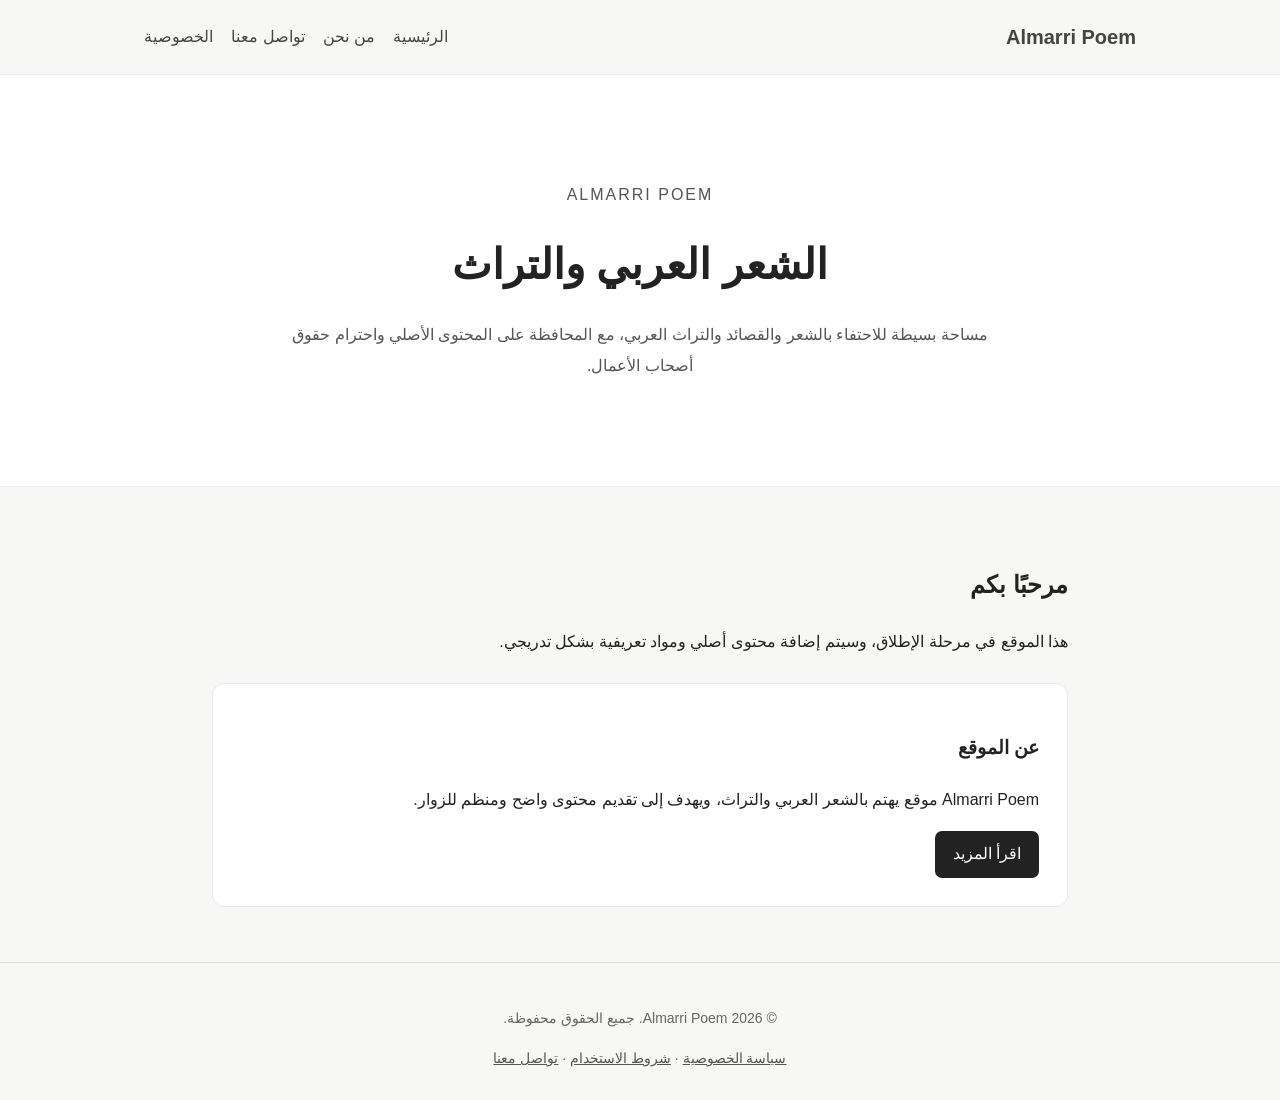
==== index.html @ f3326058 "Add files via upload" ====
<!doctype html>
<html lang="ar" dir="rtl">
<head>
  <meta charset="utf-8">
  <meta name="viewport" content="width=device-width, initial-scale=1">
  <title>Almarri Poem | المري للشعر</title>
  <meta name="description" content="موقع المري للشعر والتراث والقصائد العربية.">
  <meta name="robots" content="index,follow">
  <link rel="stylesheet" href="style.css">
</head>
<body>
<header>
  <nav class="nav">
    <a class="logo" href="index.html">Almarri Poem</a>
    <div>
      <a href="index.html">الرئيسية</a>
      <a href="about.html">من نحن</a>
      <a href="contact.html">تواصل معنا</a>
      <a href="privacy.html">الخصوصية</a>
    </div>
  </nav>
</header>

<main>
  <section class="hero">
    <p class="eyebrow">Almarri Poem</p>
    <h1>الشعر العربي والتراث</h1>
    <p>مساحة بسيطة للاحتفاء بالشعر والقصائد والتراث العربي، مع المحافظة على المحتوى الأصلي واحترام حقوق أصحاب الأعمال.</p>
  </section>

  <section class="content">
    <h2>مرحبًا بكم</h2>
    <p>هذا الموقع في مرحلة الإطلاق، وسيتم إضافة محتوى أصلي ومواد تعريفية بشكل تدريجي.</p>

    <article class="card">
      <h3>عن الموقع</h3>
      <p>Almarri Poem موقع يهتم بالشعر العربي والتراث، ويهدف إلى تقديم محتوى واضح ومنظم للزوار.</p>
      <a class="button" href="about.html">اقرأ المزيد</a>
    </article>
  </section>
</main>

<footer>
  <p>© 2026 Almarri Poem. جميع الحقوق محفوظة.</p>
  <a href="privacy.html">سياسة الخصوصية</a> ·
  <a href="terms.html">شروط الاستخدام</a> ·
  <a href="contact.html">تواصل معنا</a>
</footer>
</body>
</html>
---- style.css ----
*{box-sizing:border-box}
body{margin:0;font-family:Arial,"Tahoma",sans-serif;background:#f7f7f5;color:#222;line-height:1.9}
.nav{max-width:1050px;margin:auto;padding:18px 22px;display:flex;align-items:center;justify-content:space-between;gap:20px}
.logo{font-weight:700;font-size:20px;color:#222;text-decoration:none}
.nav a{margin:0 7px;color:#444;text-decoration:none}
.nav a:hover{color:#000}
.hero{background:#fff;border-top:1px solid #eee;border-bottom:1px solid #eee;padding:90px 22px;text-align:center}
.hero h1{font-size:42px;margin:8px 0}
.eyebrow{letter-spacing:2px;text-transform:uppercase;color:#777}
.hero p{max-width:700px;margin:15px auto;color:#555}
.content{max-width:900px;margin:auto;padding:55px 22px}
.card{background:#fff;padding:28px;border:1px solid #e8e8e8;border-radius:12px;margin-top:25px}
.button{display:inline-block;background:#222;color:#fff;padding:8px 18px;border-radius:7px;text-decoration:none}
.page{min-height:65vh}
.page h1{font-size:34px}
footer{text-align:center;border-top:1px solid #ddd;padding:28px 20px;color:#666;font-size:14px}
footer a{color:#555}
@media(max-width:700px){.nav{display:block;text-align:center}.nav div{margin-top:10px}.hero h1{font-size:31px}}
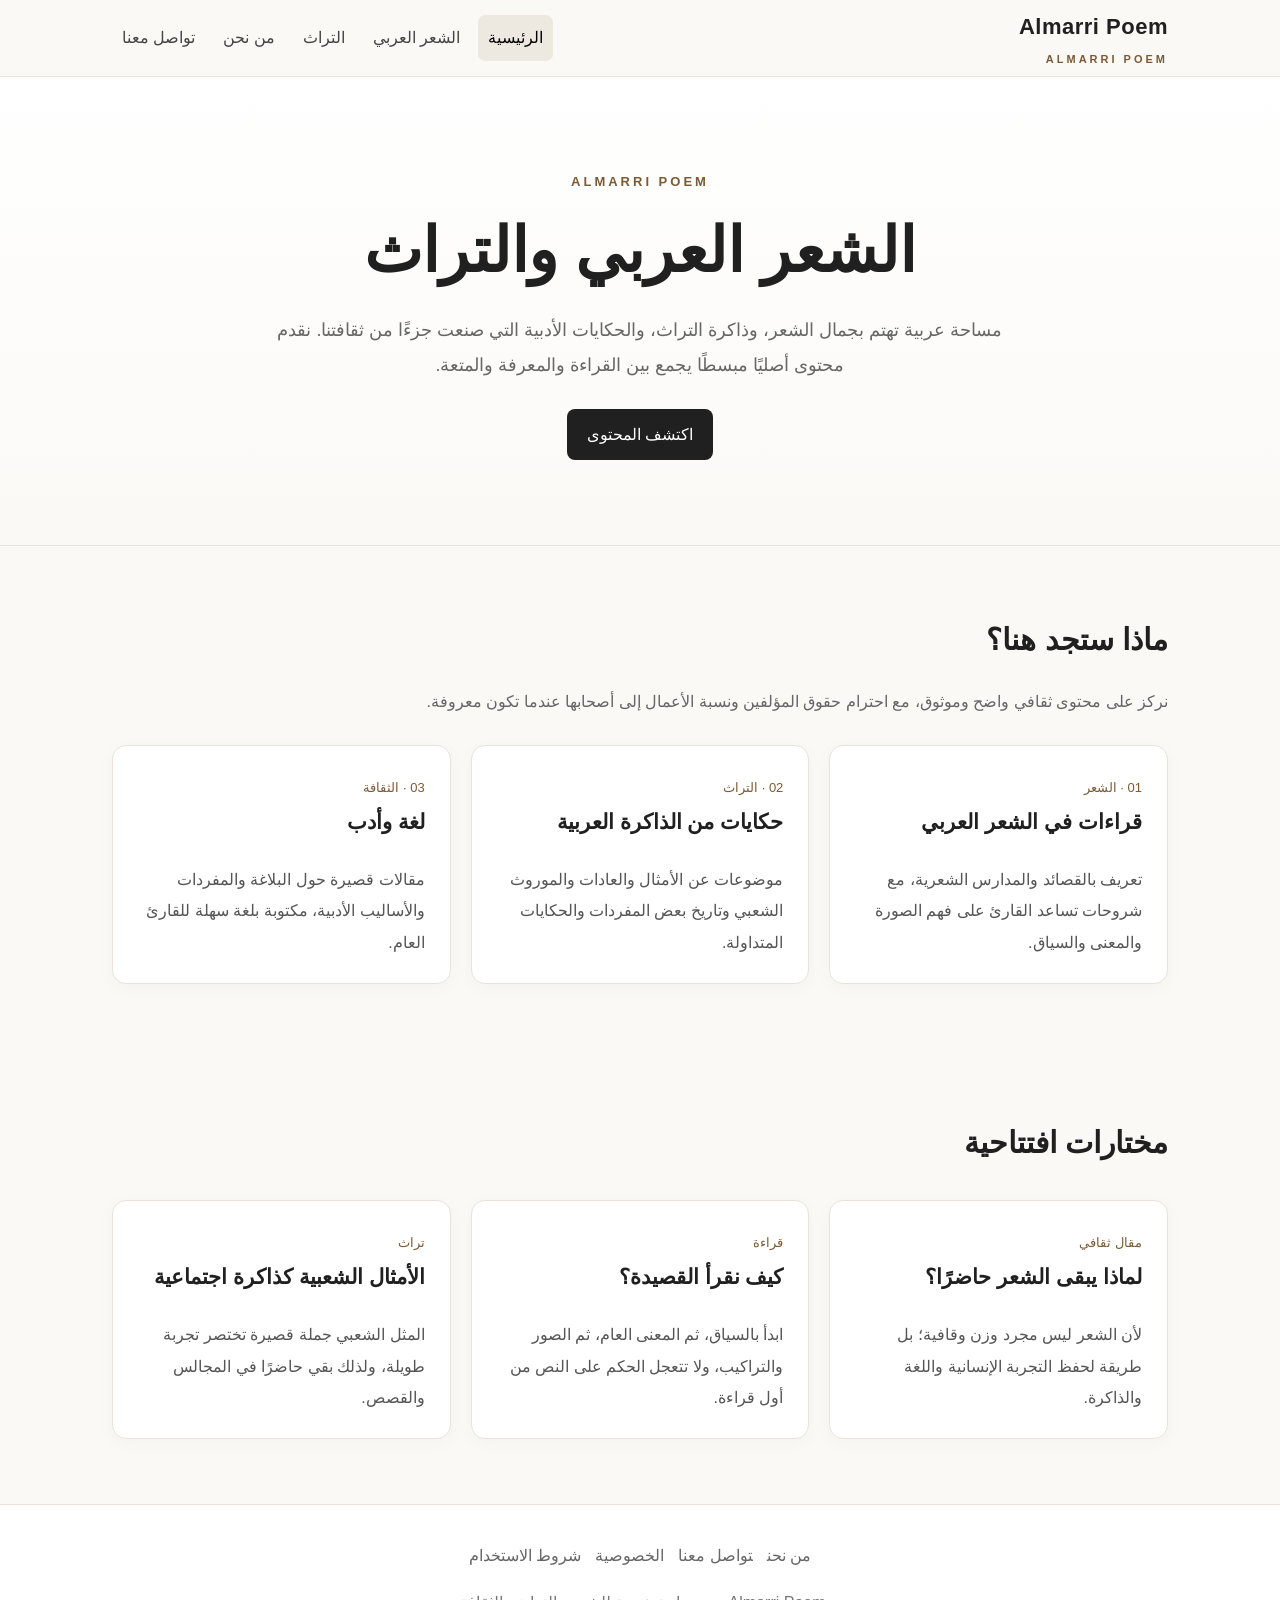
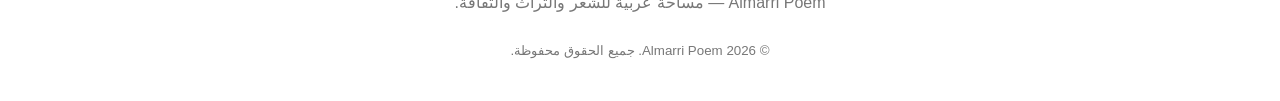
==== commit df3bba2e: "Add files via upload" ====
--- a/index.html
+++ b/index.html
@@ -1,50 +1,39 @@
-<!doctype html>
-<html lang="ar" dir="rtl">
-<head>
-  <meta charset="utf-8">
-  <meta name="viewport" content="width=device-width, initial-scale=1">
-  <title>Almarri Poem | المري للشعر</title>
-  <meta name="description" content="موقع المري للشعر والتراث والقصائد العربية.">
-  <meta name="robots" content="index,follow">
-  <link rel="stylesheet" href="style.css">
-</head>
-<body>
-<header>
-  <nav class="nav">
-    <a class="logo" href="index.html">Almarri Poem</a>
-    <div>
-      <a href="index.html">الرئيسية</a>
-      <a href="about.html">من نحن</a>
-      <a href="contact.html">تواصل معنا</a>
-      <a href="privacy.html">الخصوصية</a>
-    </div>
-  </nav>
-</header>
-
+<!doctype html><html lang="ar" dir="rtl"><head>
+<meta charset="utf-8"><meta name="viewport" content="width=device-width,initial-scale=1">
+<meta name="description" content="الرئيسية | Almarri Poem منصة عربية تهتم بالشعر والتراث والثقافة الأدبية.">
+<title>الرئيسية | Almarri Poem</title><link rel="stylesheet" href="style.css">
+</head><body>
+<header><div class="container nav">
+<a class="logo" href="index.html">Almarri Poem<span>ALMARRI POEM</span></a>
+<nav>
+<a class="active" href="index.html">الرئيسية</a>
+<a class="" href="poetry.html">الشعر العربي</a>
+<a class="" href="heritage.html">التراث</a>
+<a class="" href="about.html">من نحن</a>
+<a class="" href="contact.html">تواصل معنا</a>
+</nav></div></header>
 <main>
-  <section class="hero">
-    <p class="eyebrow">Almarri Poem</p>
-    <h1>الشعر العربي والتراث</h1>
-    <p>مساحة بسيطة للاحتفاء بالشعر والقصائد والتراث العربي، مع المحافظة على المحتوى الأصلي واحترام حقوق أصحاب الأعمال.</p>
-  </section>
-
-  <section class="content">
-    <h2>مرحبًا بكم</h2>
-    <p>هذا الموقع في مرحلة الإطلاق، وسيتم إضافة محتوى أصلي ومواد تعريفية بشكل تدريجي.</p>
-
-    <article class="card">
-      <h3>عن الموقع</h3>
-      <p>Almarri Poem موقع يهتم بالشعر العربي والتراث، ويهدف إلى تقديم محتوى واضح ومنظم للزوار.</p>
-      <a class="button" href="about.html">اقرأ المزيد</a>
-    </article>
-  </section>
-</main>
-
-<footer>
-  <p>© 2026 Almarri Poem. جميع الحقوق محفوظة.</p>
-  <a href="privacy.html">سياسة الخصوصية</a> ·
-  <a href="terms.html">شروط الاستخدام</a> ·
-  <a href="contact.html">تواصل معنا</a>
-</footer>
-</body>
-</html>+<section class="hero"><div class="container">
+<div class="kicker">ALMARRI POEM</div>
+<h1>الشعر العربي والتراث</h1>
+<p>مساحة عربية تهتم بجمال الشعر، وذاكرة التراث، والحكايات الأدبية التي صنعت جزءًا من ثقافتنا. نقدم محتوى أصليًا مبسطًا يجمع بين القراءة والمعرفة والمتعة.</p>
+<a class="btn" href="poetry.html">اكتشف المحتوى</a>
+</div></section>
+<section class="section"><div class="container">
+<h2>ماذا ستجد هنا؟</h2><p class="section-intro">نركز على محتوى ثقافي واضح وموثوق، مع احترام حقوق المؤلفين ونسبة الأعمال إلى أصحابها عندما تكون معروفة.</p>
+<div class="grid">
+<article class="card"><span class="meta">01 · الشعر</span><h3>قراءات في الشعر العربي</h3><p>تعريف بالقصائد والمدارس الشعرية، مع شروحات تساعد القارئ على فهم الصورة والمعنى والسياق.</p></article>
+<article class="card"><span class="meta">02 · التراث</span><h3>حكايات من الذاكرة العربية</h3><p>موضوعات عن الأمثال والعادات والموروث الشعبي وتاريخ بعض المفردات والحكايات المتداولة.</p></article>
+<article class="card"><span class="meta">03 · الثقافة</span><h3>لغة وأدب</h3><p>مقالات قصيرة حول البلاغة والمفردات والأساليب الأدبية، مكتوبة بلغة سهلة للقارئ العام.</p></article>
+</div></div></section>
+<section class="section"><div class="container">
+<h2>مختارات افتتاحية</h2>
+<div class="grid">
+<article class="card"><span class="meta">مقال ثقافي</span><h3>لماذا يبقى الشعر حاضرًا؟</h3><p>لأن الشعر ليس مجرد وزن وقافية؛ بل طريقة لحفظ التجربة الإنسانية واللغة والذاكرة.</p></article>
+<article class="card"><span class="meta">قراءة</span><h3>كيف نقرأ القصيدة؟</h3><p>ابدأ بالسياق، ثم المعنى العام، ثم الصور والتراكيب، ولا تتعجل الحكم على النص من أول قراءة.</p></article>
+<article class="card"><span class="meta">تراث</span><h3>الأمثال الشعبية كذاكرة اجتماعية</h3><p>المثل الشعبي جملة قصيرة تختصر تجربة طويلة، ولذلك بقي حاضرًا في المجالس والقصص.</p></article>
+</div></div></section>
+</main><footer><div class="container">
+<div><a href="about.html">من نحن</a><a href="contact.html">تواصل معنا</a><a href="privacy.html">الخصوصية</a><a href="terms.html">شروط الاستخدام</a></div>
+<p>Almarri Poem — مساحة عربية للشعر والتراث والثقافة.</p><small>© 2026 Almarri Poem. جميع الحقوق محفوظة.</small>
+</div></footer></body></html>
--- a/style.css
+++ b/style.css
@@ -1,18 +1,43 @@
+
+:root{
+  --bg:#faf9f6;--surface:#fff;--text:#202020;--muted:#666;
+  --line:#e8e4dc;--accent:#7b5b35;--accent2:#b08a58;--max:1100px;
+}
 *{box-sizing:border-box}
-body{margin:0;font-family:Arial,"Tahoma",sans-serif;background:#f7f7f5;color:#222;line-height:1.9}
-.nav{max-width:1050px;margin:auto;padding:18px 22px;display:flex;align-items:center;justify-content:space-between;gap:20px}
-.logo{font-weight:700;font-size:20px;color:#222;text-decoration:none}
-.nav a{margin:0 7px;color:#444;text-decoration:none}
-.nav a:hover{color:#000}
-.hero{background:#fff;border-top:1px solid #eee;border-bottom:1px solid #eee;padding:90px 22px;text-align:center}
-.hero h1{font-size:42px;margin:8px 0}
-.eyebrow{letter-spacing:2px;text-transform:uppercase;color:#777}
-.hero p{max-width:700px;margin:15px auto;color:#555}
-.content{max-width:900px;margin:auto;padding:55px 22px}
-.card{background:#fff;padding:28px;border:1px solid #e8e8e8;border-radius:12px;margin-top:25px}
-.button{display:inline-block;background:#222;color:#fff;padding:8px 18px;border-radius:7px;text-decoration:none}
-.page{min-height:65vh}
-.page h1{font-size:34px}
-footer{text-align:center;border-top:1px solid #ddd;padding:28px 20px;color:#666;font-size:14px}
-footer a{color:#555}
-@media(max-width:700px){.nav{display:block;text-align:center}.nav div{margin-top:10px}.hero h1{font-size:31px}}+html{scroll-behavior:smooth}
+body{margin:0;background:var(--bg);color:var(--text);font-family:"Tahoma","Arial",sans-serif;line-height:1.95}
+a{color:inherit}
+.container{max-width:var(--max);margin:auto;padding:0 22px}
+header{background:rgba(250,249,246,.96);border-bottom:1px solid var(--line);position:sticky;top:0;z-index:10;backdrop-filter:blur(8px)}
+.nav{min-height:76px;display:flex;align-items:center;justify-content:space-between;gap:25px}
+.logo{text-decoration:none;font-size:22px;font-weight:800;letter-spacing:.5px}
+.logo span{display:block;font-size:11px;letter-spacing:3px;color:var(--accent);font-weight:600}
+nav{display:flex;flex-wrap:wrap;gap:8px}
+nav a{text-decoration:none;padding:7px 10px;border-radius:7px;color:#444}
+nav a:hover,nav a.active{background:#eee9e0;color:#000}
+.hero{padding:92px 0 85px;background:linear-gradient(180deg,#fff,#faf9f6);text-align:center;border-bottom:1px solid var(--line)}
+.kicker{color:var(--accent);font-size:13px;letter-spacing:3px;font-weight:700}
+h1{font-size:clamp(36px,6vw,62px);line-height:1.35;margin:15px 0 20px}
+.hero p{max-width:760px;margin:auto;color:var(--muted);font-size:18px}
+.btn{display:inline-block;margin-top:26px;padding:10px 20px;border-radius:8px;background:var(--text);color:#fff;text-decoration:none}
+.section{padding:65px 0}
+.section h2{font-size:30px;margin:0 0 10px}
+.section-intro{color:var(--muted);max-width:760px}
+.grid{display:grid;grid-template-columns:repeat(3,1fr);gap:20px;margin-top:28px}
+.card{background:var(--surface);border:1px solid var(--line);border-radius:14px;padding:25px;box-shadow:0 4px 18px rgba(0,0,0,.03)}
+.card h3{margin-top:0;font-size:21px}
+.card p{color:#555;margin-bottom:0}
+.meta{font-size:13px;color:var(--accent)}
+.poem{white-space:pre-line;font-size:20px;line-height:2.4;border-right:3px solid var(--accent2);padding:8px 20px;margin-top:18px}
+.page{padding:60px 0;min-height:68vh}
+.page h1{font-size:40px}
+.page h2{font-size:25px;margin-top:35px}
+.page p,.page li{color:#444}
+.notice{background:#f1ece4;border:1px solid #e1d6c6;border-radius:12px;padding:18px;margin:25px 0}
+footer{border-top:1px solid var(--line);background:#fff;padding:35px 0;text-align:center;color:#777}
+footer a{margin:0 7px;color:#666;text-decoration:none}
+small{color:#777}
+@media(max-width:800px){
+ .nav{display:block;padding:14px 20px}.logo{margin-bottom:8px}nav{gap:2px}
+ .grid{grid-template-columns:1fr}.hero{padding:65px 0}
+}
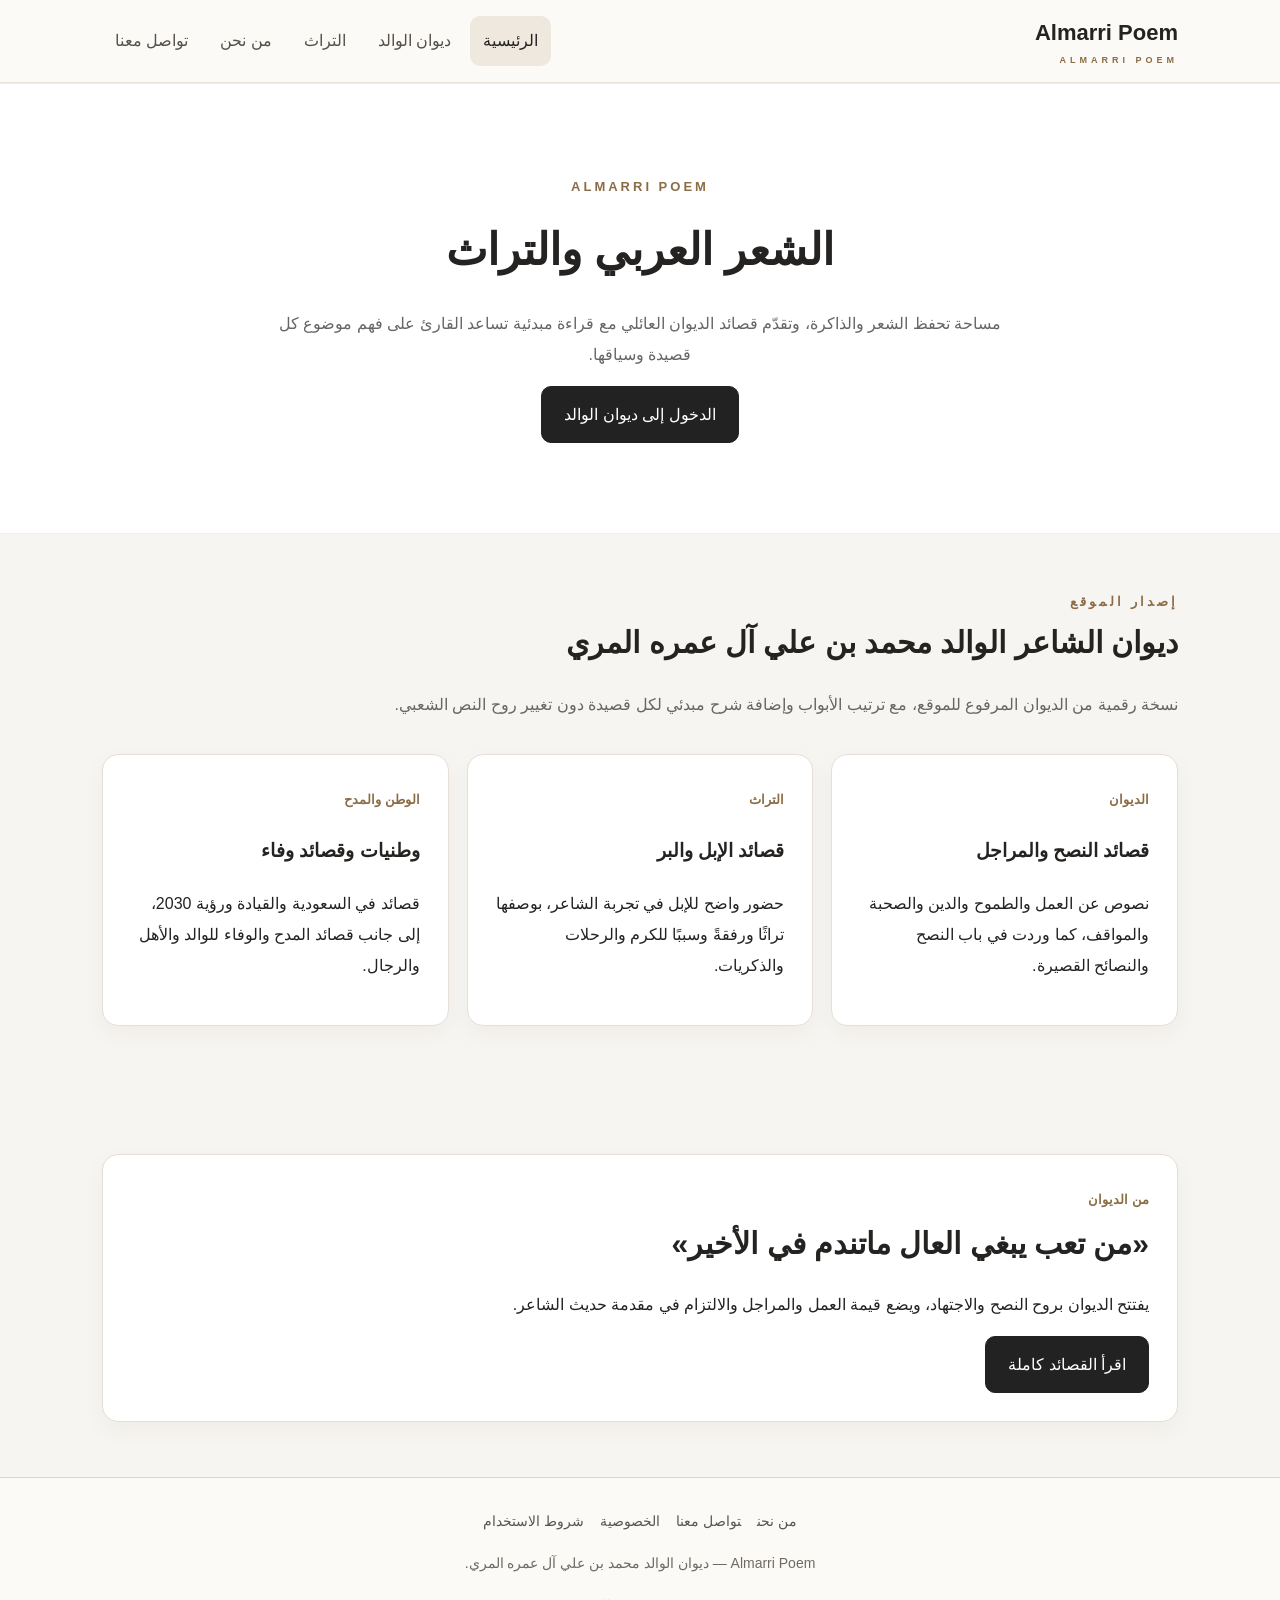
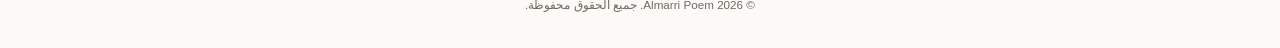
==== commit 8a0dc8b8: "Add files via upload" ====
--- a/index.html
+++ b/index.html
@@ -1,39 +1,54 @@
-<!doctype html><html lang="ar" dir="rtl"><head>
+<!doctype html>
+<html lang="ar" dir="rtl">
+<head>
 <meta charset="utf-8"><meta name="viewport" content="width=device-width,initial-scale=1">
-<meta name="description" content="الرئيسية | Almarri Poem منصة عربية تهتم بالشعر والتراث والثقافة الأدبية.">
-<title>الرئيسية | Almarri Poem</title><link rel="stylesheet" href="style.css">
-</head><body>
+<meta name="description" content="Almarri Poem — ديوان الشاعر الوالد محمد بن علي آل عمره المري، الشعر العربي والتراث.">
+<title>Almarri Poem | الشعر العربي والتراث</title>
+<link rel="stylesheet" href="style.css">
+</head>
+<body>
 <header><div class="container nav">
 <a class="logo" href="index.html">Almarri Poem<span>ALMARRI POEM</span></a>
 <nav>
 <a class="active" href="index.html">الرئيسية</a>
-<a class="" href="poetry.html">الشعر العربي</a>
-<a class="" href="heritage.html">التراث</a>
-<a class="" href="about.html">من نحن</a>
-<a class="" href="contact.html">تواصل معنا</a>
+<a href="diwan.html">ديوان الوالد</a>
+<a href="heritage.html">التراث</a>
+<a href="about.html">من نحن</a>
+<a href="contact.html">تواصل معنا</a>
 </nav></div></header>
+
 <main>
-<section class="hero"><div class="container">
-<div class="kicker">ALMARRI POEM</div>
+<section class="hero">
+<div class="container">
+<div class="eyebrow">ALMARRI POEM</div>
 <h1>الشعر العربي والتراث</h1>
-<p>مساحة عربية تهتم بجمال الشعر، وذاكرة التراث، والحكايات الأدبية التي صنعت جزءًا من ثقافتنا. نقدم محتوى أصليًا مبسطًا يجمع بين القراءة والمعرفة والمتعة.</p>
-<a class="btn" href="poetry.html">اكتشف المحتوى</a>
+<p>مساحة تحفظ الشعر والذاكرة، وتقدّم قصائد الديوان العائلي مع قراءة مبدئية تساعد القارئ على فهم موضوع كل قصيدة وسياقها.</p>
+<a class="button" href="diwan.html">الدخول إلى ديوان الوالد</a>
+</div>
+</section>
+
+<section class="section"><div class="container">
+<div class="eyebrow">إصدار الموقع</div>
+<h2>ديوان الشاعر الوالد محمد بن علي آل عمره المري</h2>
+<p class="section-intro">نسخة رقمية من الديوان المرفوع للموقع، مع ترتيب الأبواب وإضافة شرح مبدئي لكل قصيدة دون تغيير روح النص الشعبي.</p>
+<div class="grid">
+<article class="card"><span class="meta">الديوان</span><h3>قصائد النصح والمراجل</h3><p>نصوص عن العمل والطموح والدين والصحبة والمواقف، كما وردت في باب النصح والنصائح القصيرة.</p></article>
+<article class="card"><span class="meta">التراث</span><h3>قصائد الإبل والبر</h3><p>حضور واضح للإبل في تجربة الشاعر، بوصفها تراثًا ورفقةً وسببًا للكرم والرحلات والذكريات.</p></article>
+<article class="card"><span class="meta">الوطن والمدح</span><h3>وطنيات وقصائد وفاء</h3><p>قصائد في السعودية والقيادة ورؤية 2030، إلى جانب قصائد المدح والوفاء للوالد والأهل والرجال.</p></article>
+</div></div></section>
+
+<section class="section"><div class="container">
+<div class="card">
+<span class="meta">من الديوان</span>
+<h2>«من تعب يبغي العال ماتندم في الأخير»</h2>
+<p>يفتتح الديوان بروح النصح والاجتهاد، ويضع قيمة العمل والمراجل والالتزام في مقدمة حديث الشاعر.</p>
+<a class="button" href="diwan.html">اقرأ القصائد كاملة</a>
+</div>
 </div></section>
-<section class="section"><div class="container">
-<h2>ماذا ستجد هنا؟</h2><p class="section-intro">نركز على محتوى ثقافي واضح وموثوق، مع احترام حقوق المؤلفين ونسبة الأعمال إلى أصحابها عندما تكون معروفة.</p>
-<div class="grid">
-<article class="card"><span class="meta">01 · الشعر</span><h3>قراءات في الشعر العربي</h3><p>تعريف بالقصائد والمدارس الشعرية، مع شروحات تساعد القارئ على فهم الصورة والمعنى والسياق.</p></article>
-<article class="card"><span class="meta">02 · التراث</span><h3>حكايات من الذاكرة العربية</h3><p>موضوعات عن الأمثال والعادات والموروث الشعبي وتاريخ بعض المفردات والحكايات المتداولة.</p></article>
-<article class="card"><span class="meta">03 · الثقافة</span><h3>لغة وأدب</h3><p>مقالات قصيرة حول البلاغة والمفردات والأساليب الأدبية، مكتوبة بلغة سهلة للقارئ العام.</p></article>
-</div></div></section>
-<section class="section"><div class="container">
-<h2>مختارات افتتاحية</h2>
-<div class="grid">
-<article class="card"><span class="meta">مقال ثقافي</span><h3>لماذا يبقى الشعر حاضرًا؟</h3><p>لأن الشعر ليس مجرد وزن وقافية؛ بل طريقة لحفظ التجربة الإنسانية واللغة والذاكرة.</p></article>
-<article class="card"><span class="meta">قراءة</span><h3>كيف نقرأ القصيدة؟</h3><p>ابدأ بالسياق، ثم المعنى العام، ثم الصور والتراكيب، ولا تتعجل الحكم على النص من أول قراءة.</p></article>
-<article class="card"><span class="meta">تراث</span><h3>الأمثال الشعبية كذاكرة اجتماعية</h3><p>المثل الشعبي جملة قصيرة تختصر تجربة طويلة، ولذلك بقي حاضرًا في المجالس والقصص.</p></article>
-</div></div></section>
-</main><footer><div class="container">
+</main>
+<footer><div class="container">
 <div><a href="about.html">من نحن</a><a href="contact.html">تواصل معنا</a><a href="privacy.html">الخصوصية</a><a href="terms.html">شروط الاستخدام</a></div>
-<p>Almarri Poem — مساحة عربية للشعر والتراث والثقافة.</p><small>© 2026 Almarri Poem. جميع الحقوق محفوظة.</small>
-</div></footer></body></html>+<p>Almarri Poem — ديوان الوالد محمد بن علي آل عمره المري.</p>
+<small>© 2026 Almarri Poem. جميع الحقوق محفوظة.</small>
+</div></footer>
+</body></html>
--- a/style.css
+++ b/style.css
@@ -1,43 +1,78 @@
 
-:root{
-  --bg:#faf9f6;--surface:#fff;--text:#202020;--muted:#666;
-  --line:#e8e4dc;--accent:#7b5b35;--accent2:#b08a58;--max:1100px;
-}
 *{box-sizing:border-box}
 html{scroll-behavior:smooth}
-body{margin:0;background:var(--bg);color:var(--text);font-family:"Tahoma","Arial",sans-serif;line-height:1.95}
+body{margin:0;font-family:"Noto Naskh Arabic","Noto Sans Arabic","Tahoma","Arial",sans-serif;background:#f7f5f1;color:#252321;line-height:1.95}
 a{color:inherit}
-.container{max-width:var(--max);margin:auto;padding:0 22px}
-header{background:rgba(250,249,246,.96);border-bottom:1px solid var(--line);position:sticky;top:0;z-index:10;backdrop-filter:blur(8px)}
-.nav{min-height:76px;display:flex;align-items:center;justify-content:space-between;gap:25px}
-.logo{text-decoration:none;font-size:22px;font-weight:800;letter-spacing:.5px}
-.logo span{display:block;font-size:11px;letter-spacing:3px;color:var(--accent);font-weight:600}
-nav{display:flex;flex-wrap:wrap;gap:8px}
-nav a{text-decoration:none;padding:7px 10px;border-radius:7px;color:#444}
-nav a:hover,nav a.active{background:#eee9e0;color:#000}
-.hero{padding:92px 0 85px;background:linear-gradient(180deg,#fff,#faf9f6);text-align:center;border-bottom:1px solid var(--line)}
-.kicker{color:var(--accent);font-size:13px;letter-spacing:3px;font-weight:700}
-h1{font-size:clamp(36px,6vw,62px);line-height:1.35;margin:15px 0 20px}
-.hero p{max-width:760px;margin:auto;color:var(--muted);font-size:18px}
-.btn{display:inline-block;margin-top:26px;padding:10px 20px;border-radius:8px;background:var(--text);color:#fff;text-decoration:none}
-.section{padding:65px 0}
-.section h2{font-size:30px;margin:0 0 10px}
-.section-intro{color:var(--muted);max-width:760px}
-.grid{display:grid;grid-template-columns:repeat(3,1fr);gap:20px;margin-top:28px}
-.card{background:var(--surface);border:1px solid var(--line);border-radius:14px;padding:25px;box-shadow:0 4px 18px rgba(0,0,0,.03)}
-.card h3{margin-top:0;font-size:21px}
-.card p{color:#555;margin-bottom:0}
-.meta{font-size:13px;color:var(--accent)}
-.poem{white-space:pre-line;font-size:20px;line-height:2.4;border-right:3px solid var(--accent2);padding:8px 20px;margin-top:18px}
-.page{padding:60px 0;min-height:68vh}
-.page h1{font-size:40px}
-.page h2{font-size:25px;margin-top:35px}
-.page p,.page li{color:#444}
-.notice{background:#f1ece4;border:1px solid #e1d6c6;border-radius:12px;padding:18px;margin:25px 0}
-footer{border-top:1px solid var(--line);background:#fff;padding:35px 0;text-align:center;color:#777}
-footer a{margin:0 7px;color:#666;text-decoration:none}
-small{color:#777}
+.container{max-width:1120px;margin:auto;padding-left:22px;padding-right:22px}
+.nav{min-height:82px;display:flex;align-items:center;justify-content:space-between;gap:22px;background:#fbfaf7}
+header{background:#fbfaf7;border-bottom:1px solid #e8e2d9;position:sticky;top:0;z-index:20}
+.logo{font-weight:800;font-size:22px;text-decoration:none;white-space:nowrap}
+.logo span{display:block;font-size:9px;letter-spacing:4px;color:#8b6d45;margin-top:-3px}
+nav{display:flex;gap:6px;flex-wrap:wrap;justify-content:center}
+nav a{padding:9px 13px;border-radius:10px;text-decoration:none;color:#55504a}
+nav a:hover,nav a.active{background:#eee8df;color:#222}
+.hero{background:#fff;border-top:1px solid #eee;border-bottom:1px solid #eee;padding:90px 22px;text-align:center}
+.hero h1{font-size:44px;margin:8px 0}
+.eyebrow,.kicker{letter-spacing:3px;text-transform:uppercase;color:#8b6d45;font-size:13px;font-weight:700}
+.hero p{max-width:760px;margin:15px auto;color:#666}
+.button,.btn{display:inline-block;background:#222;color:#fff;padding:12px 22px;border-radius:10px;text-decoration:none;border:1px solid #222}
+.button.ghost{background:transparent;color:#222;border-color:#d7d0c7}
+.section{padding:55px 0}
+.section h2{font-size:30px;margin:0 0 8px}
+.section-intro{color:#666}
+.grid{display:grid;grid-template-columns:repeat(3,1fr);gap:18px}
+.card{background:#fff;padding:28px;border:1px solid #e5dfd7;border-radius:16px;margin-top:18px;box-shadow:0 8px 24px rgba(40,30,20,.04)}
+.meta{display:inline-block;color:#8b6d45;font-size:13px;font-weight:700}
+.page{min-height:65vh}
+.page h1{font-size:34px}
+footer{text-align:center;border-top:1px solid #ddd6cd;padding:30px 20px;color:#6f6a64;font-size:14px;background:#fbfaf7}
+footer a{margin:0 8px;color:#555;text-decoration:none}
+
+.diwan-hero{background:linear-gradient(180deg,#fbfaf7,#f2eee7);border-bottom:1px solid #e3ddd4;padding:72px 0 58px;text-align:center}
+.diwan-hero h1{font-size:42px;line-height:1.35;margin:14px 0 4px}
+.diwan-hero h1 span{font-size:.62em;color:#4d4944}
+.diwan-hero .subtitle{font-size:18px;color:#8b6d45;font-weight:700;margin:4px 0 16px}
+.diwan-hero .intro{max-width:820px;margin:0 auto 24px;color:#666;font-size:17px}
+.hero-actions{display:flex;justify-content:center;gap:10px;flex-wrap:wrap}
+.archive-note{display:flex;align-items:flex-start;gap:15px;background:#fff;border:1px solid #e4ddd4;border-radius:16px;margin-top:28px;padding:18px 22px}
+.note-icon{width:38px;height:38px;display:grid;place-items:center;border-radius:50%;background:#eee7dc;color:#8b6d45;font-size:20px;flex:0 0 auto}
+.archive-note p{margin:4px 0 0;color:#666}
+.controls{padding-top:50px}
+.controls-top{display:flex;align-items:end;justify-content:space-between;gap:20px}
+.controls-top h2{font-size:32px;margin:4px 0 0}
+.controls-top p{color:#777;margin:2px 0 0}
+#search{width:min(420px,100%);padding:14px 16px;border:1px solid #d9d2c9;border-radius:12px;background:#fff;font:inherit;outline:none}
+#search:focus{border-color:#8b6d45;box-shadow:0 0 0 3px rgba(139,109,69,.12)}
+.filters{display:flex;gap:8px;flex-wrap:wrap;margin-top:22px}
+.filter{border:1px solid #ddd5cb;background:#fff;color:#5a554f;border-radius:999px;padding:8px 15px;font:inherit;cursor:pointer}
+.filter.active,.filter:hover{background:#2b2927;color:#fff;border-color:#2b2927}
+.poem-list{padding-top:20px}
+.poem-card{background:#fff;border:1px solid #e3ddd5;border-radius:18px;margin:16px 0;overflow:hidden;box-shadow:0 8px 26px rgba(40,30,20,.035)}
+.poem-head{padding:22px 24px 10px}
+.badge{display:inline-block;background:#f1ebe2;color:#765b3a;padding:5px 10px;border-radius:999px;font-size:12px;font-weight:700}
+.page-ref{color:#999;font-size:12px;margin-right:8px}
+.poem-card h2{font-size:24px;line-height:1.55;margin:12px 0 4px}
+.excerpt{color:#777;margin:0;font-size:15px}
+.reading{margin:8px 24px 18px;padding:16px 18px;background:#faf8f4;border-right:4px solid #b08a5c;border-radius:10px}
+.reading h3{margin:0 0 4px;font-size:17px}
+.reading p{margin:0;color:#555}
+.poem-card details{border-top:1px solid #eee8e0}
+.poem-card summary{cursor:pointer;padding:15px 24px;font-weight:700;color:#6d5437;list-style:none}
+.poem-card summary::-webkit-details-marker{display:none}
+.poem-card summary:before{content:"＋";display:inline-block;margin-left:8px;font-size:18px}
+.poem-card details[open] summary:before{content:"−"}
+.poem-text{padding:4px 28px 28px;font-family:"Noto Naskh Arabic","Amiri","Traditional Arabic",serif;font-size:21px;line-height:2.25;color:#222;text-align:right}
+.missing-section,.source-section{padding-top:20px;padding-bottom:30px}
+.small{color:#777;font-size:14px}
+.no-results{text-align:center;padding:40px;color:#777}
 @media(max-width:800px){
- .nav{display:block;padding:14px 20px}.logo{margin-bottom:8px}nav{gap:2px}
- .grid{grid-template-columns:1fr}.hero{padding:65px 0}
+ .nav{display:block;text-align:center;padding-top:14px;padding-bottom:14px}
+ .logo{display:block;margin-bottom:10px}
+ .grid{grid-template-columns:1fr}
+ .hero h1,.diwan-hero h1{font-size:32px}
+ .controls-top{display:block}
+ #search{margin-top:18px;width:100%}
+ .poem-card h2{font-size:21px}
+ .poem-text{font-size:19px;padding:4px 20px 22px}
+ .archive-note{margin-left:12px;margin-right:12px}
 }
